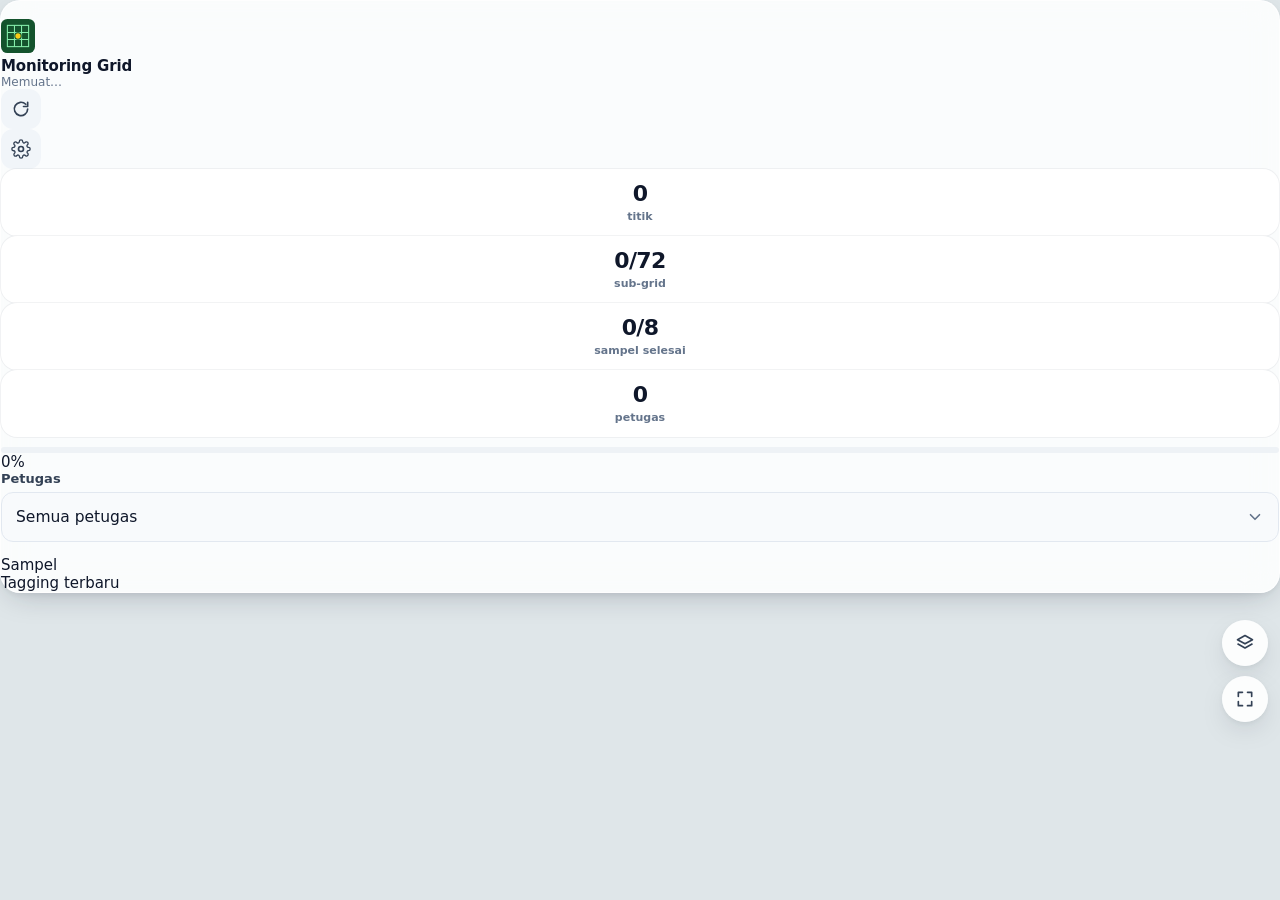
==== monitor.html @ 21cc211f "Add files via upload" ====
<!DOCTYPE html>
<html lang="id">
<head>
<meta charset="utf-8">
<meta name="viewport" content="width=device-width, initial-scale=1, maximum-scale=1, viewport-fit=cover">
<meta name="theme-color" content="#0f766e">
<title>Monitoring · Geotag Grid</title>
<link rel="icon" href="icon.svg" type="image/svg+xml">
<link rel="stylesheet" href="vendor/leaflet/leaflet.css">
<link rel="stylesheet" href="css/style.css">
</head>
<body class="monitor">

<div id="map"></div>

<aside class="mon-panel card" id="monPanel">
  <button class="mon-handle" id="monHandle" aria-label="Buka/tutup panel"><i></i></button>
  <div class="mon-head">
    <img src="icon.svg" alt="" width="34" height="34">
    <div class="mon-titles">
      <div class="brand-title">Monitoring Grid</div>
      <div class="brand-sub" id="monUpdated">Memuat…</div>
    </div>
    <button class="icon-btn" id="btnRefresh" aria-label="Muat ulang"><svg><use href="#i-refresh"/></svg></button>
    <button class="icon-btn" id="btnMonSet" aria-label="Pengaturan"><svg><use href="#i-gear"/></svg></button>
  </div>

  <div class="mon-stats">
    <div class="stat"><b id="mPts">0</b><span>titik</span></div>
    <div class="stat"><b id="mGrid">0/72</b><span>sub-grid</span></div>
    <div class="stat"><b id="mSmp">0/8</b><span>sampel selesai</span></div>
    <div class="stat"><b id="mPet">0</b><span>petugas</span></div>
  </div>
  <div class="mon-progress"><div class="bar big"><i id="mBar" style="width:0%"></i></div><span id="mPct">0%</span></div>

  <div class="mon-body">
    <label class="field"><span>Petugas</span><select id="fPetugas"><option value="">Semua petugas</option></select></label>
    <div class="mon-note" id="monNote"></div>
    <div class="mon-sec">Sampel</div>
    <div class="sample-list" id="sampleList"></div>
    <div class="mon-sec">Tagging terbaru</div>
    <div id="recent"></div>
  </div>
</aside>

<div class="map-tools mon-tools">
  <button class="fab" id="btnLayer" aria-label="Lapisan peta"><svg><use href="#i-layers"/></svg></button>
  <button class="fab" id="btnFit" aria-label="Tampilkan semua"><svg><use href="#i-expand"/></svg></button>
</div>

<div class="layer-panel card" id="layerPanel">
  <div class="lp-title">Peta dasar</div>
  <div class="seg" id="segBase"><button data-base="Satelit">Satelit</button><button data-base="Peta">Peta jalan</button></div>
  <div class="lp-title">Tampilkan</div>
  <label class="tog"><span><i class="sw-dot pt"></i>Titik tagging</span><input type="checkbox" id="tgPoints"><b></b></label>
  <label class="tog"><span><i class="sw-dot sm"></i>Batas sampel</span><input type="checkbox" id="tgSamples"><b></b></label>
  <label class="tog"><span><i class="sw-dot sg"></i>Sub-grid 3×3</span><input type="checkbox" id="tgGrid"><b></b></label>
</div>

<section class="page" id="pageMonSet" aria-hidden="true">
  <header class="page-head">
    <button class="icon-btn" data-close="pageMonSet" aria-label="Tutup"><svg><use href="#i-x"/></svg></button>
    <div><div class="page-title">Sumber Data</div><div class="page-sub">Halaman ini hanya untuk melihat</div></div>
  </header>
  <div class="page-body">
    <div class="section">
      <label class="field"><span>URL Google Apps Script</span><input type="url" id="mUrl" placeholder="https://script.google.com/macros/s/…/exec"></label>
      <label class="field"><span>Muat ulang otomatis</span>
        <select id="mAuto"><option value="0">Mati</option><option value="30">Setiap 30 detik</option><option value="60">Setiap 1 menit</option><option value="300">Setiap 5 menit</option></select></label>
      <p class="hint">Dengan URL ini, halaman monitoring menampilkan data <b>semua petugas</b> dari Google Sheets. Kalau dikosongkan, yang tampil hanya data yang tersimpan di perangkat ini.</p>
    </div>
    <p class="hint center"><a href="./">← Kembali ke aplikasi tagging</a></p>
  </div>
  <footer class="page-foot"><button class="btn btn-primary btn-lg btn-block" id="btnMonSave">Simpan</button></footer>
</section>

<div class="viewer" id="viewer"><img id="viewerImg" alt=""><button class="icon-btn light" id="viewerClose" aria-label="Tutup"><svg><use href="#i-x"/></svg></button></div>
<div id="toast"></div>

<svg width="0" height="0" style="position:absolute;width:0;height:0" aria-hidden="true">
  <defs>
    <symbol id="i-gear" viewBox="0 0 24 24"><circle cx="12" cy="12" r="3" fill="none" stroke="currentColor" stroke-width="2"/><path d="M19.4 15a1.7 1.7 0 0 0 .3 1.8l.1.1a2 2 0 1 1-2.8 2.8l-.1-.1a1.7 1.7 0 0 0-1.8-.3 1.7 1.7 0 0 0-1 1.5V21a2 2 0 1 1-4 0v-.1a1.7 1.7 0 0 0-1.1-1.5 1.7 1.7 0 0 0-1.8.3l-.1.1a2 2 0 1 1-2.8-2.8l.1-.1a1.7 1.7 0 0 0 .3-1.8 1.7 1.7 0 0 0-1.5-1H3a2 2 0 1 1 0-4h.1a1.7 1.7 0 0 0 1.5-1.1 1.7 1.7 0 0 0-.3-1.8l-.1-.1a2 2 0 1 1 2.8-2.8l.1.1a1.7 1.7 0 0 0 1.8.3H9a1.7 1.7 0 0 0 1-1.5V3a2 2 0 1 1 4 0v.1a1.7 1.7 0 0 0 1 1.5 1.7 1.7 0 0 0 1.8-.3l.1-.1a2 2 0 1 1 2.8 2.8l-.1.1a1.7 1.7 0 0 0-.3 1.8V9a1.7 1.7 0 0 0 1.5 1H21a2 2 0 1 1 0 4h-.1a1.7 1.7 0 0 0-1.5 1Z" fill="none" stroke="currentColor" stroke-width="1.6"/></symbol>
    <symbol id="i-layers" viewBox="0 0 24 24"><path d="m12 3 9 5-9 5-9-5 9-5Z M3 13l9 5 9-5" fill="none" stroke="currentColor" stroke-width="2" stroke-linejoin="round"/></symbol>
    <symbol id="i-x" viewBox="0 0 24 24"><path d="M6 6l12 12M18 6 6 18" stroke="currentColor" stroke-width="2.2" stroke-linecap="round"/></symbol>
    <symbol id="i-refresh" viewBox="0 0 24 24"><path d="M20 12a8 8 0 1 1-2.3-5.7M20 4v5h-5" fill="none" stroke="currentColor" stroke-width="2" stroke-linecap="round" stroke-linejoin="round"/></symbol>
    <symbol id="i-expand" viewBox="0 0 24 24"><path d="M4 9V4h5M20 9V4h-5M4 15v5h5M20 15v5h-5" fill="none" stroke="currentColor" stroke-width="2" stroke-linecap="round" stroke-linejoin="round"/></symbol>
    <symbol id="i-nav" viewBox="0 0 24 24"><path d="m3 11 18-8-8 18-2-8-8-2Z" fill="none" stroke="currentColor" stroke-width="2" stroke-linejoin="round"/></symbol>
    <symbol id="i-camera" viewBox="0 0 24 24"><path d="M4 8h3l2-3h6l2 3h3a1 1 0 0 1 1 1v10a1 1 0 0 1-1 1H4a1 1 0 0 1-1-1V9a1 1 0 0 1 1-1Z" fill="none" stroke="currentColor" stroke-width="2" stroke-linejoin="round"/><circle cx="12" cy="13.5" r="3.5" fill="none" stroke="currentColor" stroke-width="2"/></symbol>
  </defs>
</svg>

<script src="vendor/leaflet/leaflet.js"></script>
<script src="data/grid.js"></script>
<script src="config.js"></script>
<script src="js/monitor.js"></script>
</body>
</html>
---- vendor/leaflet/leaflet.css ----
/* required styles */

.leaflet-pane,
.leaflet-tile,
.leaflet-marker-icon,
.leaflet-marker-shadow,
.leaflet-tile-container,
.leaflet-pane > svg,
.leaflet-pane > canvas,
.leaflet-zoom-box,
.leaflet-image-layer,
.leaflet-layer {
	position: absolute;
	left: 0;
	top: 0;
	}
.leaflet-container {
	overflow: hidden;
	}
.leaflet-tile,
.leaflet-marker-icon,
.leaflet-marker-shadow {
	-webkit-user-select: none;
	   -moz-user-select: none;
	        user-select: none;
	  -webkit-user-drag: none;
	}
/* Prevents IE11 from highlighting tiles in blue */
.leaflet-tile::selection {
	background: transparent;
}
/* Safari renders non-retina tile on retina better with this, but Chrome is worse */
.leaflet-safari .leaflet-tile {
	image-rendering: -webkit-optimize-contrast;
	}
/* hack that prevents hw layers "stretching" when loading new tiles */
.leaflet-safari .leaflet-tile-container {
	width: 1600px;
	height: 1600px;
	-webkit-transform-origin: 0 0;
	}
.leaflet-marker-icon,
.leaflet-marker-shadow {
	display: block;
	}
/* .leaflet-container svg: reset svg max-width decleration shipped in Joomla! (joomla.org) 3.x */
/* .leaflet-container img: map is broken in FF if you have max-width: 100% on tiles */
.leaflet-container .leaflet-overlay-pane svg {
	max-width: none !important;
	max-height: none !important;
	}
.leaflet-container .leaflet-marker-pane img,
.leaflet-container .leaflet-shadow-pane img,
.leaflet-container .leaflet-tile-pane img,
.leaflet-container img.leaflet-image-layer,
.leaflet-container .leaflet-tile {
	max-width: none !important;
	max-height: none !important;
	width: auto;
	padding: 0;
	}

.leaflet-container img.leaflet-tile {
	/* See: https://bugs.chromium.org/p/chromium/issues/detail?id=600120 */
	mix-blend-mode: plus-lighter;
}

.leaflet-container.leaflet-touch-zoom {
	-ms-touch-action: pan-x pan-y;
	touch-action: pan-x pan-y;
	}
.leaflet-container.leaflet-touch-drag {
	-ms-touch-action: pinch-zoom;
	/* Fallback for FF which doesn't support pinch-zoom */
	touch-action: none;
	touch-action: pinch-zoom;
}
.leaflet-container.leaflet-touch-drag.leaflet-touch-zoom {
	-ms-touch-action: none;
	touch-action: none;
}
.leaflet-container {
	-webkit-tap-highlight-color: transparent;
}
.leaflet-container a {
	-webkit-tap-highlight-color: rgba(51, 181, 229, 0.4);
}
.leaflet-tile {
	filter: inherit;
	visibility: hidden;
	}
.leaflet-tile-loaded {
	visibility: inherit;
	}
.leaflet-zoom-box {
	width: 0;
	height: 0;
	-moz-box-sizing: border-box;
	     box-sizing: border-box;
	z-index: 800;
	}
/* workaround for https://bugzilla.mozilla.org/show_bug.cgi?id=888319 */
.leaflet-overlay-pane svg {
	-moz-user-select: none;
	}

.leaflet-pane         { z-index: 400; }

.leaflet-tile-pane    { z-index: 200; }
.leaflet-overlay-pane { z-index: 400; }
.leaflet-shadow-pane  { z-index: 500; }
.leaflet-marker-pane  { z-index: 600; }
.leaflet-tooltip-pane   { z-index: 650; }
.leaflet-popup-pane   { z-index: 700; }

.leaflet-map-pane canvas { z-index: 100; }
.leaflet-map-pane svg    { z-index: 200; }

.leaflet-vml-shape {
	width: 1px;
	height: 1px;
	}
.lvml {
	behavior: url(#default#VML);
	display: inline-block;
	position: absolute;
	}


/* control positioning */

.leaflet-control {
	position: relative;
	z-index: 800;
	pointer-events: visiblePainted; /* IE 9-10 doesn't have auto */
	pointer-events: auto;
	}
.leaflet-top,
.leaflet-bottom {
	position: absolute;
	z-index: 1000;
	pointer-events: none;
	}
.leaflet-top {
	top: 0;
	}
.leaflet-right {
	right: 0;
	}
.leaflet-bottom {
	bottom: 0;
	}
.leaflet-left {
	left: 0;
	}
.leaflet-control {
	float: left;
	clear: both;
	}
.leaflet-right .leaflet-control {
	float: right;
	}
.leaflet-top .leaflet-control {
	margin-top: 10px;
	}
.leaflet-bottom .leaflet-control {
	margin-bottom: 10px;
	}
.leaflet-left .leaflet-control {
	margin-left: 10px;
	}
.leaflet-right .leaflet-control {
	margin-right: 10px;
	}


/* zoom and fade animations */

.leaflet-fade-anim .leaflet-popup {
	opacity: 0;
	-webkit-transition: opacity 0.2s linear;
	   -moz-transition: opacity 0.2s linear;
	        transition: opacity 0.2s linear;
	}
.leaflet-fade-anim .leaflet-map-pane .leaflet-popup {
	opacity: 1;
	}
.leaflet-zoom-animated {
	-webkit-transform-origin: 0 0;
	    -ms-transform-origin: 0 0;
	        transform-origin: 0 0;
	}
svg.leaflet-zoom-animated {
	will-change: transform;
}

.leaflet-zoom-anim .leaflet-zoom-animated {
	-webkit-transition: -webkit-transform 0.25s cubic-bezier(0,0,0.25,1);
	   -moz-transition:    -moz-transform 0.25s cubic-bezier(0,0,0.25,1);
	        transition:         transform 0.25s cubic-bezier(0,0,0.25,1);
	}
.leaflet-zoom-anim .leaflet-tile,
.leaflet-pan-anim .leaflet-tile {
	-webkit-transition: none;
	   -moz-transition: none;
	        transition: none;
	}

.leaflet-zoom-anim .leaflet-zoom-hide {
	visibility: hidden;
	}


/* cursors */

.leaflet-interactive {
	cursor: pointer;
	}
.leaflet-grab {
	cursor: -webkit-grab;
	cursor:    -moz-grab;
	cursor:         grab;
	}
.leaflet-crosshair,
.leaflet-crosshair .leaflet-interactive {
	cursor: crosshair;
	}
.leaflet-popup-pane,
.leaflet-control {
	cursor: auto;
	}
.leaflet-dragging .leaflet-grab,
.leaflet-dragging .leaflet-grab .leaflet-interactive,
.leaflet-dragging .leaflet-marker-draggable {
	cursor: move;
	cursor: -webkit-grabbing;
	cursor:    -moz-grabbing;
	cursor:         grabbing;
	}

/* marker & overlays interactivity */
.leaflet-marker-icon,
.leaflet-marker-shadow,
.leaflet-image-layer,
.leaflet-pane > svg path,
.leaflet-tile-container {
	pointer-events: none;
	}

.leaflet-marker-icon.leaflet-interactive,
.leaflet-image-layer.leaflet-interactive,
.leaflet-pane > svg path.leaflet-interactive,
svg.leaflet-image-layer.leaflet-interactive path {
	pointer-events: visiblePainted; /* IE 9-10 doesn't have auto */
	pointer-events: auto;
	}

/* visual tweaks */

.leaflet-container {
	background: #ddd;
	outline-offset: 1px;
	}
.leaflet-container a {
	color: #0078A8;
	}
.leaflet-zoom-box {
	border: 2px dotted #38f;
	background: rgba(255,255,255,0.5);
	}


/* general typography */
.leaflet-container {
	font-family: "Helvetica Neue", Arial, Helvetica, sans-serif;
	font-size: 12px;
	font-size: 0.75rem;
	line-height: 1.5;
	}


/* general toolbar styles */

.leaflet-bar {
	box-shadow: 0 1px 5px rgba(0,0,0,0.65);
	border-radius: 4px;
	}
.leaflet-bar a {
	background-color: #fff;
	border-bottom: 1px solid #ccc;
	width: 26px;
	height: 26px;
	line-height: 26px;
	display: block;
	text-align: center;
	text-decoration: none;
	color: black;
	}
.leaflet-bar a,
.leaflet-control-layers-toggle {
	background-position: 50% 50%;
	background-repeat: no-repeat;
	display: block;
	}
.leaflet-bar a:hover,
.leaflet-bar a:focus {
	background-color: #f4f4f4;
	}
.leaflet-bar a:first-child {
	border-top-left-radius: 4px;
	border-top-right-radius: 4px;
	}
.leaflet-bar a:last-child {
	border-bottom-left-radius: 4px;
	border-bottom-right-radius: 4px;
	border-bottom: none;
	}
.leaflet-bar a.leaflet-disabled {
	cursor: default;
	background-color: #f4f4f4;
	color: #bbb;
	}

.leaflet-touch .leaflet-bar a {
	width: 30px;
	height: 30px;
	line-height: 30px;
	}
.leaflet-touch .leaflet-bar a:first-child {
	border-top-left-radius: 2px;
	border-top-right-radius: 2px;
	}
.leaflet-touch .leaflet-bar a:last-child {
	border-bottom-left-radius: 2px;
	border-bottom-right-radius: 2px;
	}

/* zoom control */

.leaflet-control-zoom-in,
.leaflet-control-zoom-out {
	font: bold 18px 'Lucida Console', Monaco, monospace;
	text-indent: 1px;
	}

.leaflet-touch .leaflet-control-zoom-in, .leaflet-touch .leaflet-control-zoom-out  {
	font-size: 22px;
	}


/* layers control */

.leaflet-control-layers {
	box-shadow: 0 1px 5px rgba(0,0,0,0.4);
	background: #fff;
	border-radius: 5px;
	}
.leaflet-control-layers-toggle {
	background-image: url(images/layers.png);
	width: 36px;
	height: 36px;
	}
.leaflet-retina .leaflet-control-layers-toggle {
	background-image: url(images/layers-2x.png);
	background-size: 26px 26px;
	}
.leaflet-touch .leaflet-control-layers-toggle {
	width: 44px;
	height: 44px;
	}
.leaflet-control-layers .leaflet-control-layers-list,
.leaflet-control-layers-expanded .leaflet-control-layers-toggle {
	display: none;
	}
.leaflet-control-layers-expanded .leaflet-control-layers-list {
	display: block;
	position: relative;
	}
.leaflet-control-layers-expanded {
	padding: 6px 10px 6px 6px;
	color: #333;
	background: #fff;
	}
.leaflet-control-layers-scrollbar {
	overflow-y: scroll;
	overflow-x: hidden;
	padding-right: 5px;
	}
.leaflet-control-layers-selector {
	margin-top: 2px;
	position: relative;
	top: 1px;
	}
.leaflet-control-layers label {
	display: block;
	font-size: 13px;
	font-size: 1.08333em;
	}
.leaflet-control-layers-separator {
	height: 0;
	border-top: 1px solid #ddd;
	margin: 5px -10px 5px -6px;
	}

/* Default icon URLs */
.leaflet-default-icon-path { /* used only in path-guessing heuristic, see L.Icon.Default */
	background-image: url(images/marker-icon.png);
	}


/* attribution and scale controls */

.leaflet-container .leaflet-control-attribution {
	background: #fff;
	background: rgba(255, 255, 255, 0.8);
	margin: 0;
	}
.leaflet-control-attribution,
.leaflet-control-scale-line {
	padding: 0 5px;
	color: #333;
	line-height: 1.4;
	}
.leaflet-control-attribution a {
	text-decoration: none;
	}
.leaflet-control-attribution a:hover,
.leaflet-control-attribution a:focus {
	text-decoration: underline;
	}
.leaflet-attribution-flag {
	display: inline !important;
	vertical-align: baseline !important;
	width: 1em;
	height: 0.6669em;
	}
.leaflet-left .leaflet-control-scale {
	margin-left: 5px;
	}
.leaflet-bottom .leaflet-control-scale {
	margin-bottom: 5px;
	}
.leaflet-control-scale-line {
	border: 2px solid #777;
	border-top: none;
	line-height: 1.1;
	padding: 2px 5px 1px;
	white-space: nowrap;
	-moz-box-sizing: border-box;
	     box-sizing: border-box;
	background: rgba(255, 255, 255, 0.8);
	text-shadow: 1px 1px #fff;
	}
.leaflet-control-scale-line:not(:first-child) {
	border-top: 2px solid #777;
	border-bottom: none;
	margin-top: -2px;
	}
.leaflet-control-scale-line:not(:first-child):not(:last-child) {
	border-bottom: 2px solid #777;
	}

.leaflet-touch .leaflet-control-attribution,
.leaflet-touch .leaflet-control-layers,
.leaflet-touch .leaflet-bar {
	box-shadow: none;
	}
.leaflet-touch .leaflet-control-layers,
.leaflet-touch .leaflet-bar {
	border: 2px solid rgba(0,0,0,0.2);
	background-clip: padding-box;
	}


/* popup */

.leaflet-popup {
	position: absolute;
	text-align: center;
	margin-bottom: 20px;
	}
.leaflet-popup-content-wrapper {
	padding: 1px;
	text-align: left;
	border-radius: 12px;
	}
.leaflet-popup-content {
	margin: 13px 24px 13px 20px;
	line-height: 1.3;
	font-size: 13px;
	font-size: 1.08333em;
	min-height: 1px;
	}
.leaflet-popup-content p {
	margin: 17px 0;
	margin: 1.3em 0;
	}
.leaflet-popup-tip-container {
	width: 40px;
	height: 20px;
	position: absolute;
	left: 50%;
	margin-top: -1px;
	margin-left: -20px;
	overflow: hidden;
	pointer-events: none;
	}
.leaflet-popup-tip {
	width: 17px;
	height: 17px;
	padding: 1px;

	margin: -10px auto 0;
	pointer-events: auto;

	-webkit-transform: rotate(45deg);
	   -moz-transform: rotate(45deg);
	    -ms-transform: rotate(45deg);
	        transform: rotate(45deg);
	}
.leaflet-popup-content-wrapper,
.leaflet-popup-tip {
	background: white;
	color: #333;
	box-shadow: 0 3px 14px rgba(0,0,0,0.4);
	}
.leaflet-container a.leaflet-popup-close-button {
	position: absolute;
	top: 0;
	right: 0;
	border: none;
	text-align: center;
	width: 24px;
	height: 24px;
	font: 16px/24px Tahoma, Verdana, sans-serif;
	color: #757575;
	text-decoration: none;
	background: transparent;
	}
.leaflet-container a.leaflet-popup-close-button:hover,
.leaflet-container a.leaflet-popup-close-button:focus {
	color: #585858;
	}
.leaflet-popup-scrolled {
	overflow: auto;
	}

.leaflet-oldie .leaflet-popup-content-wrapper {
	-ms-zoom: 1;
	}
.leaflet-oldie .leaflet-popup-tip {
	width: 24px;
	margin: 0 auto;

	-ms-filter: "progid:DXImageTransform.Microsoft.Matrix(M11=0.70710678, M12=0.70710678, M21=-0.70710678, M22=0.70710678)";
	filter: progid:DXImageTransform.Microsoft.Matrix(M11=0.70710678, M12=0.70710678, M21=-0.70710678, M22=0.70710678);
	}

.leaflet-oldie .leaflet-control-zoom,
.leaflet-oldie .leaflet-control-layers,
.leaflet-oldie .leaflet-popup-content-wrapper,
.leaflet-oldie .leaflet-popup-tip {
	border: 1px solid #999;
	}


/* div icon */

.leaflet-div-icon {
	background: #fff;
	border: 1px solid #666;
	}


/* Tooltip */
/* Base styles for the element that has a tooltip */
.leaflet-tooltip {
	position: absolute;
	padding: 6px;
	background-color: #fff;
	border: 1px solid #fff;
	border-radius: 3px;
	color: #222;
	white-space: nowrap;
	-webkit-user-select: none;
	-moz-user-select: none;
	-ms-user-select: none;
	user-select: none;
	pointer-events: none;
	box-shadow: 0 1px 3px rgba(0,0,0,0.4);
	}
.leaflet-tooltip.leaflet-interactive {
	cursor: pointer;
	pointer-events: auto;
	}
.leaflet-tooltip-top:before,
.leaflet-tooltip-bottom:before,
.leaflet-tooltip-left:before,
.leaflet-tooltip-right:before {
	position: absolute;
	pointer-events: none;
	border: 6px solid transparent;
	background: transparent;
	content: "";
	}

/* Directions */

.leaflet-tooltip-bottom {
	margin-top: 6px;
}
.leaflet-tooltip-top {
	margin-top: -6px;
}
.leaflet-tooltip-bottom:before,
.leaflet-tooltip-top:before {
	left: 50%;
	margin-left: -6px;
	}
.leaflet-tooltip-top:before {
	bottom: 0;
	margin-bottom: -12px;
	border-top-color: #fff;
	}
.leaflet-tooltip-bottom:before {
	top: 0;
	margin-top: -12px;
	margin-left: -6px;
	border-bottom-color: #fff;
	}
.leaflet-tooltip-left {
	margin-left: -6px;
}
.leaflet-tooltip-right {
	margin-left: 6px;
}
.leaflet-tooltip-left:before,
.leaflet-tooltip-right:before {
	top: 50%;
	margin-top: -6px;
	}
.leaflet-tooltip-left:before {
	right: 0;
	margin-right: -12px;
	border-left-color: #fff;
	}
.leaflet-tooltip-right:before {
	left: 0;
	margin-left: -12px;
	border-right-color: #fff;
	}

/* Printing */

@media print {
	/* Prevent printers from removing background-images of controls. */
	.leaflet-control {
		-webkit-print-color-adjust: exact;
		print-color-adjust: exact;
		}
	}
---- css/style.css ----
:root{
  --pri:#0d9488; --pri-d:#0f766e; --pri-50:#ecfdf5; --grad:linear-gradient(135deg,#10b981 0%,#0d9488 55%,#0e7490 100%);
  --ink:#0f172a; --ink2:#334155; --muted:#64748b; --line:#e2e8f0; --bg:#f4f6f8; --card:#ffffff;
  --ok:#10b981; --warn:#f59e0b; --bad:#ef4444;
  --r:20px; --r-sm:14px;
  --sh:0 10px 30px -10px rgba(15,23,42,.25),0 2px 6px rgba(15,23,42,.06);
  --font:"Inter","SF Pro Text",system-ui,-apple-system,"Segoe UI",Roboto,sans-serif;
}
*{box-sizing:border-box;-webkit-tap-highlight-color:transparent}
html,body{margin:0;height:100%;font-family:var(--font);font-size:15px;color:var(--ink);background:var(--bg);overflow:hidden;-webkit-font-smoothing:antialiased}
svg:not(.leaflet-zoom-animated){width:20px;height:20px;flex:none}
button{font:inherit;color:inherit;border:0;background:none;cursor:pointer}
em{font-style:normal}
.muted{color:var(--muted);font-weight:500;font-size:13px}
.hint{color:var(--muted);font-size:12.5px;line-height:1.5;margin:10px 2px 0}
.center{text-align:center}

/* ---------- peta ---------- */
#map{position:fixed;inset:0;background:#dfe6e9}
.leaflet-control-zoom{display:none}
.leaflet-control-attribution{font-size:9px;background:rgba(255,255,255,.6)!important;border-radius:6px 0 0 0}
.grid-label{background:none;border:0;box-shadow:none;padding:0;color:#fff;font:700 11px/1 var(--font);letter-spacing:.02em;text-shadow:0 1px 3px rgba(0,0,0,.9)}
.grid-label:before{display:none}
.leaflet-popup-content-wrapper{border-radius:var(--r-sm);box-shadow:var(--sh)}
.leaflet-popup-content{margin:14px 16px;font-family:var(--font);min-width:190px}
.pop-title{font-weight:700;font-size:16px}
.pop-sub{color:var(--muted);font-size:12.5px;margin:2px 0 10px}
.pop-actions{display:flex;flex-direction:column;gap:6px}

/* ---------- elemen melayang ---------- */
.card{background:rgba(255,255,255,.86);backdrop-filter:blur(16px) saturate(1.6);-webkit-backdrop-filter:blur(16px) saturate(1.6);border:1px solid rgba(255,255,255,.7);box-shadow:var(--sh);border-radius:var(--r)}
.topbar{position:fixed;z-index:500;left:12px;right:12px;top:max(12px,env(safe-area-inset-top));display:flex;gap:10px;align-items:center;pointer-events:none}
.topbar>*{pointer-events:auto}
.brand{display:flex;align-items:center;gap:10px;padding:8px 14px 8px 8px;margin-right:auto}
.brand img{border-radius:10px}
.brand-title{font-weight:700;font-size:15px;letter-spacing:-.01em}
.brand-sub{font-size:12px;color:var(--muted);font-weight:500}
.fab{width:46px;height:46px;border-radius:50%;display:grid;place-items:center;background:rgba(255,255,255,.9);backdrop-filter:blur(16px);-webkit-backdrop-filter:blur(16px);box-shadow:var(--sh);color:var(--ink2);transition:transform .15s}
.fab:active{transform:scale(.92)}
.fab.on{color:#fff;background:var(--grad)}
.map-tools{position:fixed;z-index:500;right:12px;bottom:calc(178px + env(safe-area-inset-bottom));display:flex;flex-direction:column;gap:10px}

.dock{position:fixed;z-index:500;left:12px;right:12px;bottom:max(12px,env(safe-area-inset-bottom));padding:14px;max-width:560px;margin:0 auto}
.dock-info{display:flex;align-items:center;gap:12px;margin-bottom:12px}
.dot{width:12px;height:12px;border-radius:50%;background:#cbd5e1;flex:none;position:relative}
.dot.ok{background:var(--ok)} .dot.mid{background:var(--warn)} .dot.bad{background:var(--bad)}
.dot.ok::after{content:"";position:absolute;inset:-5px;border-radius:50%;border:2px solid var(--ok);opacity:.5;animation:pulse 1.8s infinite}
@keyframes pulse{0%{transform:scale(.6);opacity:.7}100%{transform:scale(1.5);opacity:0}}
.dock-text{flex:1;min-width:0}
.dock-title{font-weight:700;font-size:17px;letter-spacing:-.015em;white-space:nowrap;overflow:hidden;text-overflow:ellipsis}
.dock-sub{font-size:13px;color:var(--muted);white-space:nowrap;overflow:hidden;text-overflow:ellipsis}
.pill{font-size:12px;font-weight:700;padding:5px 10px;border-radius:999px;background:#f1f5f9;color:var(--muted);white-space:nowrap}
.pill.ok{background:#d1fae5;color:#047857}.pill.mid{background:#fef3c7;color:#b45309}.pill.bad{background:#fee2e2;color:#b91c1c}
.dock-actions{display:flex;gap:10px}
.dock-actions .btn-primary{flex:1}

/* ---------- tombol ---------- */
.btn{display:inline-flex;align-items:center;justify-content:center;gap:8px;height:44px;padding:0 16px;border-radius:var(--r-sm);font-weight:600;font-size:14.5px;transition:transform .12s,filter .12s,opacity .12s;white-space:nowrap}
.btn:active{transform:scale(.97)}
.btn:disabled{opacity:.5;pointer-events:none}
.btn-lg{height:52px;font-size:15.5px}
.btn-block{width:100%}
.btn-primary{background:var(--grad);color:#fff;box-shadow:0 8px 20px -8px rgba(13,148,136,.7)}
.btn-soft{background:#eef2f6;color:var(--ink2)}
.btn-danger{background:#fef2f2;color:#dc2626}
.btn-sm{height:34px;padding:0 12px;font-size:13px;border-radius:10px}
.btn-sm svg{width:16px;height:16px}
.btn-icon{width:52px;padding:0;position:relative}
.badge-count{position:absolute;top:-5px;right:-5px;min-width:20px;height:20px;padding:0 6px;border-radius:999px;background:var(--ink);color:#fff;font-size:11px;font-weight:700;display:grid;place-items:center;border:2px solid #fff}
.icon-btn{width:40px;height:40px;border-radius:12px;display:grid;place-items:center;background:#f1f5f9;color:var(--ink2)}
.icon-btn.light{background:rgba(255,255,255,.15);color:#fff}

/* ---------- halaman (sheet layar penuh) ---------- */
.page{position:fixed;inset:0;z-index:1500;background:var(--bg);display:flex;flex-direction:column;transform:translateY(100%);transition:transform .32s cubic-bezier(.2,.8,.2,1);visibility:hidden}
.page.open{transform:none;visibility:visible}
.page-head{display:flex;align-items:center;gap:12px;padding:12px 16px;padding-top:max(12px,env(safe-area-inset-top));background:rgba(244,246,248,.9);backdrop-filter:blur(12px);-webkit-backdrop-filter:blur(12px);border-bottom:1px solid var(--line)}
.page-title{font-weight:800;font-size:18px;letter-spacing:-.02em}
.page-sub{font-size:12.5px;color:var(--muted);font-weight:500}
.page-body{flex:1;overflow-y:auto;padding:16px;padding-bottom:24px;max-width:640px;width:100%;margin:0 auto;-webkit-overflow-scrolling:touch}
.page-foot{padding:12px 16px;padding-bottom:max(12px,env(safe-area-inset-bottom));background:rgba(255,255,255,.92);backdrop-filter:blur(12px);border-top:1px solid var(--line)}
.page-foot>*{max-width:608px;margin:0 auto;display:flex}

.section{background:var(--card);border-radius:var(--r);padding:16px;margin-bottom:14px;box-shadow:0 1px 2px rgba(15,23,42,.04),0 0 0 1px rgba(15,23,42,.04)}
.section-title{display:flex;align-items:center;gap:8px;font-weight:700;font-size:15px;margin-bottom:12px}
.section-title svg{color:var(--pri);width:18px;height:18px}

/* ---------- input ---------- */
.field{display:block;margin-bottom:14px}
.field:last-child{margin-bottom:0}
.field>span{display:block;font-size:13px;font-weight:600;color:var(--ink2);margin-bottom:6px}
.field>span em{color:var(--muted);font-weight:500}
input[type=text],input[type=url],select,textarea{width:100%;font:inherit;font-size:15.5px;color:var(--ink);background:#f8fafc;border:1.5px solid var(--line);border-radius:12px;padding:0 14px;height:50px;outline:none;transition:border-color .15s,box-shadow .15s,background .15s;-webkit-appearance:none;appearance:none}
textarea{height:auto;padding:12px 14px;resize:vertical;min-height:84px}
select{padding-right:42px;background-image:url("data:image/svg+xml,%3Csvg xmlns='http://www.w3.org/2000/svg' viewBox='0 0 24 24' fill='none' stroke='%2364748b' stroke-width='2.2' stroke-linecap='round' stroke-linejoin='round'%3E%3Cpath d='m6 9 6 6 6-6'/%3E%3C/svg%3E");background-repeat:no-repeat;background-position:right 14px center;background-size:18px}
select:invalid,select.empty{color:#94a3b8}
select:disabled{opacity:.7;background-color:#eef2f6}
input:focus,select:focus,textarea:focus{border-color:var(--pri);background:#fff;box-shadow:0 0 0 4px rgba(13,148,136,.14)}
.field.err input,.field.err select{border-color:var(--bad);box-shadow:0 0 0 4px rgba(239,68,68,.12)}

.kv{display:grid;gap:2px;background:#f8fafc;border-radius:12px;padding:6px 14px;margin:2px 0 12px}
.kv>div{display:flex;justify-content:space-between;gap:12px;padding:8px 0;font-size:14px}
.kv>div+div{border-top:1px dashed var(--line)}
.kv span{color:var(--muted)}
.kv b{font-weight:600;text-align:right;font-variant-numeric:tabular-nums}
.t-ok{color:#059669}.t-warn{color:#d97706}.t-bad{color:#dc2626}

/* ---------- foto ---------- */
.photos{display:grid;grid-template-columns:repeat(3,1fr);gap:8px}
.ph{position:relative;aspect-ratio:1;border-radius:12px;overflow:hidden;background:#e2e8f0}
.ph img{width:100%;height:100%;object-fit:cover;display:block}
.ph .del{position:absolute;top:5px;right:5px;width:28px;height:28px;border-radius:50%;background:rgba(15,23,42,.65);color:#fff;display:grid;place-items:center;backdrop-filter:blur(4px)}
.ph .del svg{width:14px;height:14px}
.ph-add{aspect-ratio:1;border-radius:12px;border:2px dashed #99f6e4;background:var(--pri-50);color:var(--pri-d);display:flex;flex-direction:column;align-items:center;justify-content:center;gap:6px;font-size:12.5px;font-weight:600}
.ph-add svg{width:26px;height:26px}
.ph-add.busy{opacity:.6;pointer-events:none}

/* ---------- data ---------- */
.stats{display:grid;grid-template-columns:repeat(4,1fr);gap:8px;margin-bottom:14px}
.stat{background:var(--card);border-radius:16px;padding:12px 6px;text-align:center;box-shadow:0 0 0 1px rgba(15,23,42,.05)}
.stat b{display:block;font-size:22px;font-weight:800;letter-spacing:-.03em}
.stat span{font-size:11px;color:var(--muted);font-weight:600}
.stat.alert b{color:#d97706}
.row3{display:grid;grid-template-columns:repeat(3,1fr);gap:8px;margin:10px 0 18px}
.row3 .btn{padding:0 8px;font-size:13.5px;gap:6px}
.row3 svg{width:17px;height:17px}
.rec{display:flex;gap:12px;background:var(--card);border-radius:var(--r);padding:12px;margin-bottom:10px;box-shadow:0 0 0 1px rgba(15,23,42,.05)}
.rec-thumb{width:76px;height:76px;border-radius:12px;background:#e2e8f0 center/cover;flex:none;display:grid;place-items:center;color:#94a3b8;position:relative}
.rec-thumb .n{position:absolute;bottom:4px;right:4px;background:rgba(15,23,42,.7);color:#fff;font-size:10.5px;font-weight:700;border-radius:6px;padding:1px 5px}
.rec-main{flex:1;min-width:0}
.rec-top{display:flex;align-items:center;gap:8px}
.rec-grid{font-weight:800;font-size:15.5px;letter-spacing:-.01em}
.tag{font-size:10.5px;font-weight:700;padding:3px 7px;border-radius:999px;background:#f1f5f9;color:var(--muted);text-transform:uppercase;letter-spacing:.03em}
.tag.ok{background:#d1fae5;color:#047857}.tag.warn{background:#fef3c7;color:#b45309}
.rec-line{font-size:13.5px;color:var(--ink2);margin-top:3px;white-space:nowrap;overflow:hidden;text-overflow:ellipsis}
.rec-meta{font-size:12px;color:var(--muted);margin-top:3px}
.rec-acts{display:flex;gap:6px;margin-top:10px}
.empty{text-align:center;color:var(--muted);padding:40px 20px}
.empty svg{width:42px;height:42px;color:#cbd5e1;margin-bottom:8px}

/* ---------- lain-lain ---------- */
.viewer{position:fixed;inset:0;z-index:3000;background:rgba(2,6,23,.94);display:none;align-items:center;justify-content:center}
.viewer.open{display:flex}
.viewer img{max-width:100%;max-height:100%}
.viewer .icon-btn{position:absolute;top:max(14px,env(safe-area-inset-top));right:14px}
#pageForm{z-index:1600}
#toast{position:fixed;left:50%;top:max(76px,calc(env(safe-area-inset-top) + 64px));transform:translate(-50%,-20px);opacity:0;z-index:4000;background:var(--ink);color:#fff;padding:11px 18px;border-radius:16px;font-size:14px;font-weight:600;box-shadow:var(--sh);transition:all .25s;pointer-events:none;max-width:90%;text-align:center}
#toast.show{opacity:1;transform:translate(-50%,0)}
.spin{animation:spin 1s linear infinite}
@keyframes spin{to{transform:rotate(360deg)}}
@media (min-width:700px){.dock{left:50%;right:auto;width:520px;transform:translateX(-50%)}}

/* ---------- panel lapisan ---------- */
.layer-panel{position:fixed;z-index:600;right:68px;bottom:calc(178px + env(safe-area-inset-bottom));width:230px;padding:14px;opacity:0;transform:translateX(10px) scale(.97);transform-origin:right bottom;pointer-events:none;transition:all .18s}
.layer-panel.open{opacity:1;transform:none;pointer-events:auto}
.lp-title{font-size:11px;font-weight:700;letter-spacing:.06em;text-transform:uppercase;color:var(--muted);margin:2px 0 8px}
.lp-title+.seg{margin-bottom:14px}
.seg{display:grid;grid-template-columns:1fr 1fr;background:#eef2f6;border-radius:12px;padding:3px}
.seg button{height:34px;border-radius:9px;font-size:13px;font-weight:600;color:var(--muted)}
.seg button.on{background:#fff;color:var(--ink);box-shadow:0 1px 3px rgba(15,23,42,.12)}
.tog{display:flex;align-items:center;justify-content:space-between;padding:8px 0;font-size:14px;font-weight:500;cursor:pointer}
.tog span{display:flex;align-items:center;gap:8px}
.tog input{display:none}
.tog b{width:40px;height:24px;border-radius:999px;background:#cbd5e1;position:relative;transition:background .2s;flex:none}
.tog b::after{content:"";position:absolute;top:3px;left:3px;width:18px;height:18px;border-radius:50%;background:#fff;box-shadow:0 1px 3px rgba(0,0,0,.25);transition:transform .2s}
.tog input:checked+b{background:var(--pri)}
.tog input:checked+b::after{transform:translateX(16px)}
.sw-dot{width:12px;height:12px;border-radius:4px;display:inline-block}
.sw-dot.pt{border-radius:50%;background:#10b981;box-shadow:0 0 0 2px #fff,0 0 0 3px #10b981}
.sw-dot.sm{border:2.5px solid #f59e0b}
.sw-dot.sg{border:1.5px dashed #64748b}

/* ---------- label sampel & titik ---------- */
.sample-label-wrap{background:none;border:0}
.sample-label{position:absolute;transform:translate(-50%,calc(-100% - 6px));white-space:nowrap;background:#f59e0b;color:#1c1917;font:700 12px/1 var(--font);padding:6px 9px;border-radius:999px;box-shadow:0 4px 12px rgba(0,0,0,.3);display:flex;gap:6px;align-items:center;cursor:pointer}
.sample-label i{font-style:normal;background:rgba(255,255,255,.55);border-radius:999px;padding:2px 6px;font-size:11px}
.sample-label.done{background:#10b981;color:#fff}.sample-label.done i{background:rgba(255,255,255,.25)}
.pop-photo{width:100%;height:150px;border-radius:10px;background:#e2e8f0 center/cover;margin:4px 0 10px;cursor:pointer}
.pop-kv{font-size:12.5px;color:var(--ink2);line-height:1.6;margin-bottom:10px}
.pop-kv span{color:var(--muted)}

/* ---------- daftar sampel ---------- */
.sample-list{display:grid;gap:12px}
.sample{display:flex;gap:14px;align-items:center;background:var(--card);border-radius:var(--r);padding:14px;box-shadow:0 0 0 1px rgba(15,23,42,.05);text-align:left;width:100%}
.mini{display:grid;grid-template-columns:repeat(3,18px);grid-template-rows:repeat(3,18px);gap:3px;flex:none;padding:5px;border-radius:10px;background:#fef3c7;border:2px solid #f59e0b}
.mini i{border-radius:4px;background:rgba(255,255,255,.9);border:1px solid #fcd34d}
.mini i.on{background:#10b981;border-color:#059669}
.mini i.here{box-shadow:0 0 0 2px #2563eb}
.sample.done .mini{background:#d1fae5;border-color:#10b981}
.s-main{flex:1;min-width:0}
.s-title{font-weight:800;font-size:16px;letter-spacing:-.01em;display:flex;align-items:center;gap:8px}
.s-sub{font-size:12.5px;color:var(--muted);margin-top:2px}
.bar{height:6px;border-radius:999px;background:#eef2f6;margin-top:10px;overflow:hidden}
.bar i{display:block;height:100%;border-radius:inherit;background:var(--grad)}
.s-go{color:#94a3b8}
.compact .sample-label{padding:4px 7px;font-size:11px;gap:4px}.compact .sample-label .full{display:none}.compact .sample-label i{font-size:10px;padding:1px 5px}
.sw-dot.pt{background:#7c3aed!important;box-shadow:0 0 0 2px #fff,0 0 0 3px #7c3aed!important}
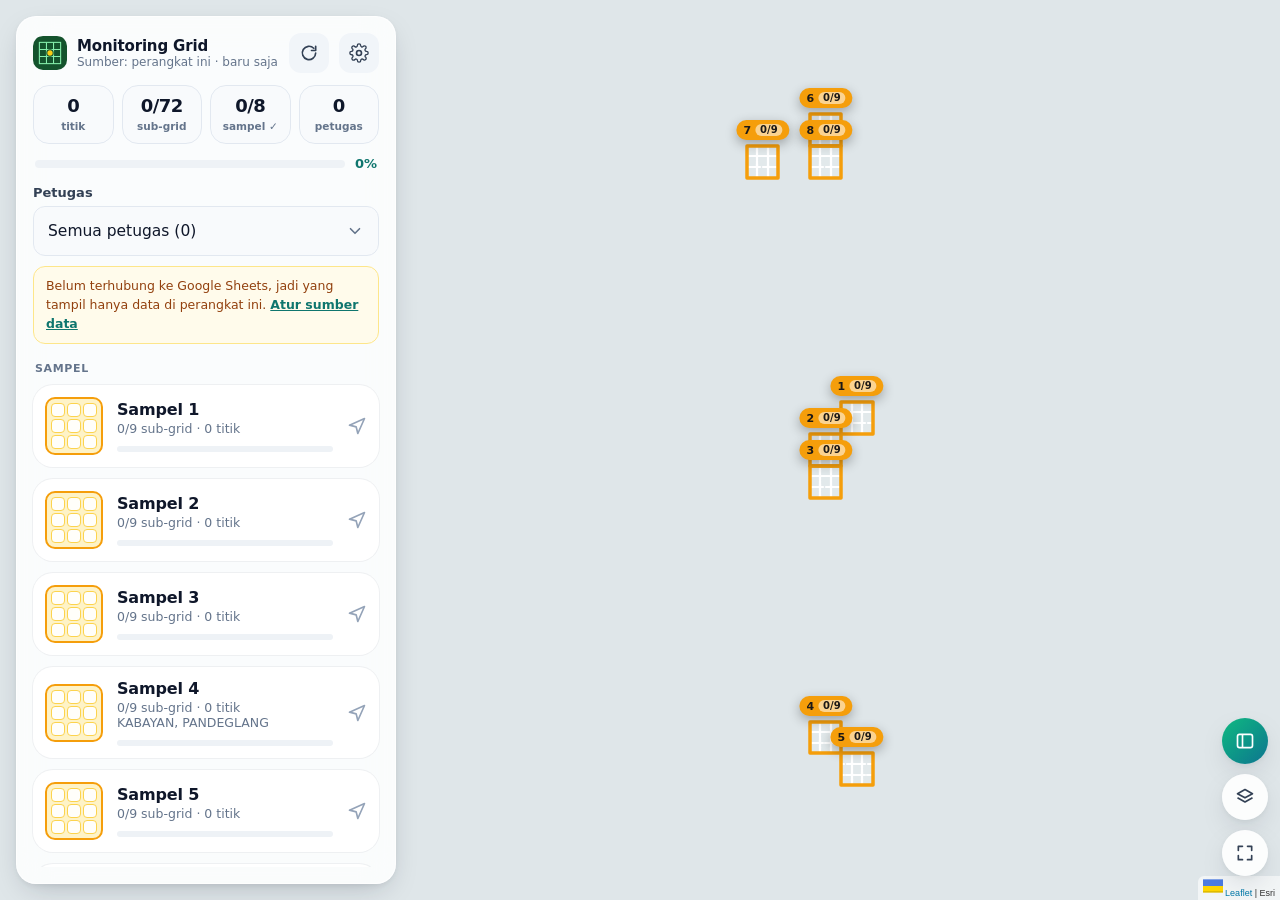
==== commit 1db0a0fe: "Add files via upload" ====
--- a/monitor.html
+++ b/monitor.html
@@ -7,7 +7,7 @@
 <title>Monitoring · Geotag Grid</title>
 <link rel="icon" href="icon.svg" type="image/svg+xml">
 <link rel="stylesheet" href="vendor/leaflet/leaflet.css">
-<link rel="stylesheet" href="css/style.css">
+<link rel="stylesheet" href="css/style.css?v=2.3">
 </head>
 <body class="monitor">
 
@@ -28,7 +28,7 @@
   <div class="mon-stats">
     <div class="stat"><b id="mPts">0</b><span>titik</span></div>
     <div class="stat"><b id="mGrid">0/72</b><span>sub-grid</span></div>
-    <div class="stat"><b id="mSmp">0/8</b><span>sampel selesai</span></div>
+    <div class="stat"><b id="mSmp">0/8</b><span>sampel ✓</span></div>
     <div class="stat"><b id="mPet">0</b><span>petugas</span></div>
   </div>
   <div class="mon-progress"><div class="bar big"><i id="mBar" style="width:0%"></i></div><span id="mPct">0%</span></div>
@@ -44,6 +44,7 @@
 </aside>
 
 <div class="map-tools mon-tools">
+  <button class="fab desk-only" id="btnPanel" aria-label="Tampilkan/sembunyikan panel"><svg><use href="#i-panel"/></svg></button>
   <button class="fab" id="btnLayer" aria-label="Lapisan peta"><svg><use href="#i-layers"/></svg></button>
   <button class="fab" id="btnFit" aria-label="Tampilkan semua"><svg><use href="#i-expand"/></svg></button>
 </div>
@@ -84,14 +85,15 @@
     <symbol id="i-x" viewBox="0 0 24 24"><path d="M6 6l12 12M18 6 6 18" stroke="currentColor" stroke-width="2.2" stroke-linecap="round"/></symbol>
     <symbol id="i-refresh" viewBox="0 0 24 24"><path d="M20 12a8 8 0 1 1-2.3-5.7M20 4v5h-5" fill="none" stroke="currentColor" stroke-width="2" stroke-linecap="round" stroke-linejoin="round"/></symbol>
     <symbol id="i-expand" viewBox="0 0 24 24"><path d="M4 9V4h5M20 9V4h-5M4 15v5h5M20 15v5h-5" fill="none" stroke="currentColor" stroke-width="2" stroke-linecap="round" stroke-linejoin="round"/></symbol>
+    <symbol id="i-panel" viewBox="0 0 24 24"><rect x="3" y="4" width="18" height="16" rx="2.5" fill="none" stroke="currentColor" stroke-width="2"/><path d="M9 4v16" stroke="currentColor" stroke-width="2"/></symbol>
     <symbol id="i-nav" viewBox="0 0 24 24"><path d="m3 11 18-8-8 18-2-8-8-2Z" fill="none" stroke="currentColor" stroke-width="2" stroke-linejoin="round"/></symbol>
     <symbol id="i-camera" viewBox="0 0 24 24"><path d="M4 8h3l2-3h6l2 3h3a1 1 0 0 1 1 1v10a1 1 0 0 1-1 1H4a1 1 0 0 1-1-1V9a1 1 0 0 1 1-1Z" fill="none" stroke="currentColor" stroke-width="2" stroke-linejoin="round"/><circle cx="12" cy="13.5" r="3.5" fill="none" stroke="currentColor" stroke-width="2"/></symbol>
   </defs>
 </svg>
 
 <script src="vendor/leaflet/leaflet.js"></script>
-<script src="data/grid.js"></script>
-<script src="config.js"></script>
-<script src="js/monitor.js"></script>
+<script src="data/grid.js?v=2.3"></script>
+<script src="config.js?v=2.3"></script>
+<script src="js/monitor.js?v=2.3"></script>
 </body>
 </html>
--- a/css/style.css
+++ b/css/style.css
@@ -194,3 +194,47 @@
 .s-go{color:#94a3b8}
 .compact .sample-label{padding:4px 7px;font-size:11px;gap:4px}.compact .sample-label .full{display:none}.compact .sample-label i{font-size:10px;padding:1px 5px}
 .sw-dot.pt{background:#7c3aed!important;box-shadow:0 0 0 2px #fff,0 0 0 3px #7c3aed!important}
+
+/* ================= halaman monitoring ================= */
+:root{--sheet-h:260px}
+.mon-panel{position:fixed;z-index:700;left:0;right:0;bottom:0;height:var(--sheet-h);border-radius:24px 24px 0 0;padding:0 16px;display:flex;flex-direction:column;transition:height .28s cubic-bezier(.2,.8,.2,1);overflow:hidden}
+.mon-panel.dragging{transition:none}
+.mon-handle{display:block;width:100%;height:26px;flex:none;touch-action:none;cursor:grab}
+.mon-handle i{display:block;width:44px;height:5px;border-radius:999px;background:#94a3b8;margin:10px auto 0}
+.mon-head,.mon-stats,.mon-progress{touch-action:none;flex:none}
+.mon-head{display:flex;align-items:center;gap:10px;margin-bottom:12px}
+.mon-head img{border-radius:10px}
+.mon-titles{flex:1;min-width:0}
+.mon-titles .brand-sub{white-space:nowrap;overflow:hidden;text-overflow:ellipsis}
+.icon-btn.busy svg{animation:spin 1s linear infinite}
+.mon-stats{display:grid;grid-template-columns:repeat(4,1fr);gap:8px}
+.mon-stats .stat{background:#f8fafc;box-shadow:none;border:1px solid var(--line);padding:9px 4px}
+.mon-stats .stat b{font-size:18px}
+.mon-stats .stat span{font-size:10.5px;white-space:nowrap}
+.mon-progress{display:flex;align-items:center;gap:10px;margin:12px 2px 4px;font-size:13px;font-weight:700;color:var(--pri-d)}
+.mon-progress .bar{flex:1;margin:0}
+.bar.big{height:8px}
+.mon-body{flex:1;min-height:0;overflow-y:auto;margin:0 -16px;padding:10px 16px max(16px,env(safe-area-inset-bottom));-webkit-overflow-scrolling:touch;overscroll-behavior:contain}
+.mon-sec{font-size:11px;font-weight:700;letter-spacing:.06em;text-transform:uppercase;color:var(--muted);margin:18px 2px 10px}
+.mon-note{font-size:12.5px;color:#92400e;background:#fffbeb;border:1px solid #fde68a;border-radius:12px;padding:10px 12px;line-height:1.5}
+.mon-note:empty{display:none}
+.mon-note a{color:var(--pri-d);font-weight:600}
+.mon-body .field{margin-bottom:10px}
+.mon-body .sample{padding:12px}
+.mon-body .mini{grid-template-columns:repeat(3,14px);grid-template-rows:repeat(3,14px);gap:2px;padding:4px}
+.recent-item{display:flex;gap:10px;align-items:flex-start;width:100%;text-align:left;padding:10px 4px;border-bottom:1px solid var(--line);font-size:14px}
+.recent-item small{color:var(--muted);font-size:12px}
+.ri-dot{width:12px;height:12px;border-radius:50%;background:#7c3aed;margin-top:4px;flex:none;box-shadow:0 0 0 2px #fff,0 0 0 3px #7c3aed}
+.ri-dot.out{background:#ea580c;box-shadow:0 0 0 2px #fff,0 0 0 3px #ea580c}
+.pop-photos{display:flex;flex-wrap:wrap;gap:6px}
+.pop-photos .btn{text-decoration:none;color:var(--ink2)}
+.monitor .map-tools,.monitor .layer-panel{bottom:calc(var(--sheet-h) + 14px);transition:bottom .28s cubic-bezier(.2,.8,.2,1)}
+.desk-only{display:none!important}
+@media (min-width:900px){
+  .mon-panel{left:16px;top:16px;bottom:16px;right:auto;width:380px;height:auto;border-radius:var(--r);padding:16px;transition:transform .3s cubic-bezier(.2,.8,.2,1)}
+  .mon-panel.hidden-desk{transform:translateX(calc(-100% - 24px))}
+  .mon-handle{display:none}
+  .mon-head,.mon-stats,.mon-progress{touch-action:auto}
+  .monitor .map-tools,.monitor .layer-panel{bottom:24px}
+  .desk-only{display:grid!important}
+}
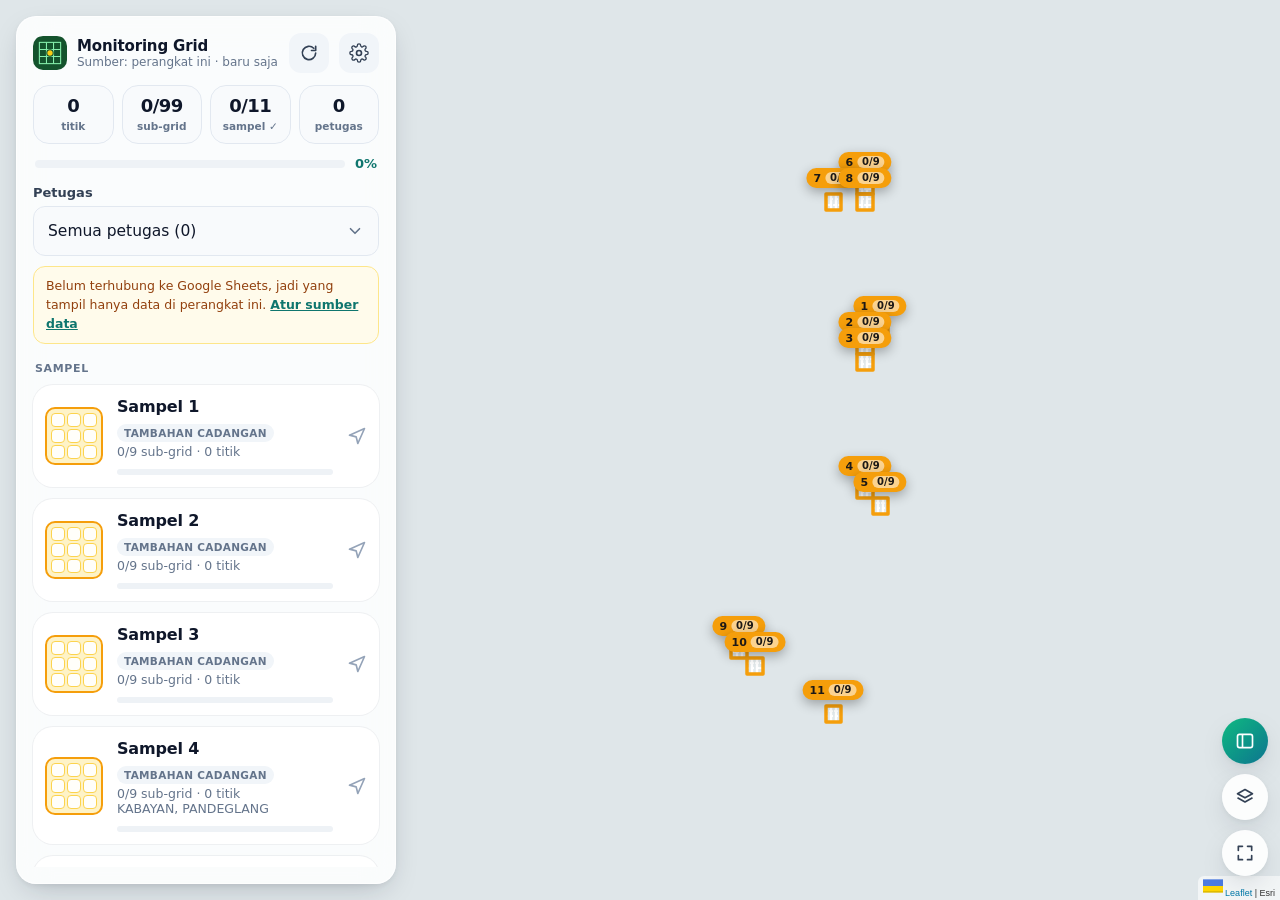
==== commit c40332a5: "Add files via upload" ====
--- a/monitor.html
+++ b/monitor.html
@@ -7,7 +7,7 @@
 <title>Monitoring · Geotag Grid</title>
 <link rel="icon" href="icon.svg" type="image/svg+xml">
 <link rel="stylesheet" href="vendor/leaflet/leaflet.css">
-<link rel="stylesheet" href="css/style.css?v=2.3">
+<link rel="stylesheet" href="css/style.css?v=2.4">
 </head>
 <body class="monitor">
 
@@ -27,8 +27,8 @@
 
   <div class="mon-stats">
     <div class="stat"><b id="mPts">0</b><span>titik</span></div>
-    <div class="stat"><b id="mGrid">0/72</b><span>sub-grid</span></div>
-    <div class="stat"><b id="mSmp">0/8</b><span>sampel ✓</span></div>
+    <div class="stat"><b id="mGrid">—</b><span>sub-grid</span></div>
+    <div class="stat"><b id="mSmp">—</b><span>sampel ✓</span></div>
     <div class="stat"><b id="mPet">0</b><span>petugas</span></div>
   </div>
   <div class="mon-progress"><div class="bar big"><i id="mBar" style="width:0%"></i></div><span id="mPct">0%</span></div>
@@ -92,8 +92,8 @@
 </svg>
 
 <script src="vendor/leaflet/leaflet.js"></script>
-<script src="data/grid.js?v=2.3"></script>
-<script src="config.js?v=2.3"></script>
-<script src="js/monitor.js?v=2.3"></script>
+<script src="data/grid.js?v=2.4"></script>
+<script src="config.js?v=2.4"></script>
+<script src="js/monitor.js?v=2.4"></script>
 </body>
 </html>
--- a/css/style.css
+++ b/css/style.css
@@ -238,3 +238,5 @@
   .monitor .map-tools,.monitor .layer-panel{bottom:24px}
   .desk-only{display:grid!important}
 }
+.tag.main{background:#e0e7ff;color:#3730a3}
+.s-title{flex-wrap:wrap}
